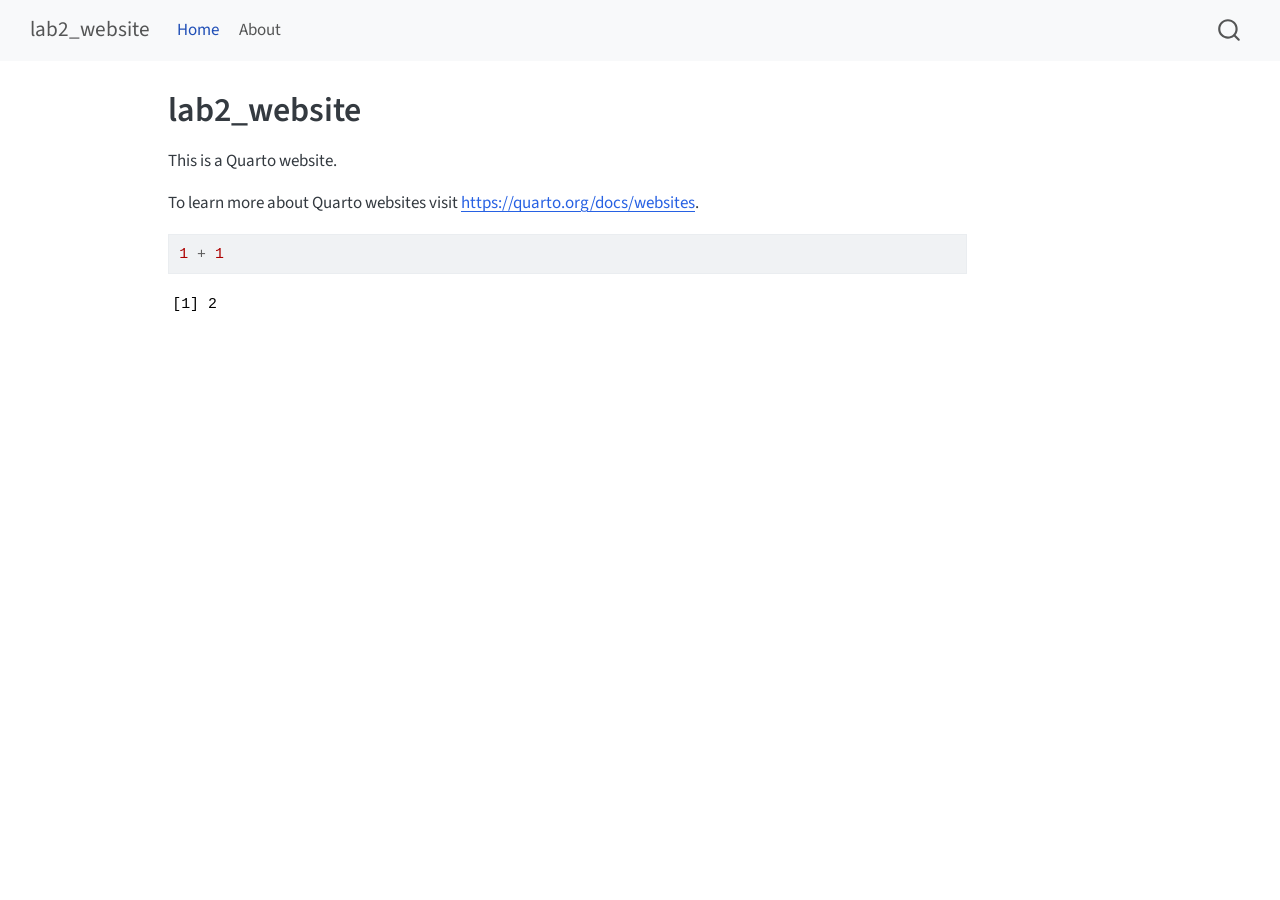
==== docs/index.html @ efe2eb3c "Initial commit" ====
<!DOCTYPE html>
<html xmlns="http://www.w3.org/1999/xhtml" lang="en" xml:lang="en"><head>

<meta charset="utf-8">
<meta name="generator" content="quarto-1.9.37">

<meta name="viewport" content="width=device-width, initial-scale=1.0, user-scalable=yes">


<title>lab2_website</title>
<style>
/* Default styles provided by pandoc.
** See https://pandoc.org/MANUAL.html#variables-for-html for config info.
*/
code{white-space: pre-wrap;}
span.smallcaps{font-variant: small-caps;}
div.columns{display: flex; gap: min(4vw, 1.5em);}
div.column{flex: auto; overflow-x: auto;}
div.hanging-indent{margin-left: 1.5em; text-indent: -1.5em;}
ul.task-list{list-style: none;}
ul.task-list li input[type="checkbox"] {
  width: 0.8em;
  margin: 0 0.8em 0.2em -1em; /* quarto-specific, see https://github.com/quarto-dev/quarto-cli/issues/4556 */ 
  vertical-align: middle;
}
/* CSS for syntax highlighting */
html { -webkit-text-size-adjust: 100%; }
pre > code.sourceCode { white-space: pre; position: relative; }
pre > code.sourceCode > span { display: inline-block; line-height: 1.25; }
pre > code.sourceCode > span:empty { height: 1.2em; }
.sourceCode { overflow: visible; }
code.sourceCode > span { color: inherit; text-decoration: inherit; }
div.sourceCode { margin: 1em 0; }
pre.sourceCode { margin: 0; }
@media screen {
div.sourceCode { overflow: auto; }
}
@media print {
pre > code.sourceCode { white-space: pre-wrap; }
pre > code.sourceCode > span { text-indent: -5em; padding-left: 5em; }
}
pre.numberSource code
  { counter-reset: source-line 0; }
pre.numberSource code > span
  { position: relative; left: -4em; counter-increment: source-line; }
pre.numberSource code > span > a:first-child::before
  { content: counter(source-line);
    position: relative; left: -1em; text-align: right; vertical-align: baseline;
    border: none; display: inline-block;
    -webkit-touch-callout: none; -webkit-user-select: none;
    -khtml-user-select: none; -moz-user-select: none;
    -ms-user-select: none; user-select: none;
    padding: 0 4px; width: 4em;
  }
pre.numberSource { margin-left: 3em;  padding-left: 4px; }
div.sourceCode
  {   }
@media screen {
pre > code.sourceCode > span > a:first-child::before { text-decoration: underline; }
}
</style>


<script src="site_libs/quarto-nav/quarto-nav.js"></script>
<script src="site_libs/quarto-nav/headroom.min.js"></script>
<script src="site_libs/clipboard/clipboard.min.js"></script>
<script src="site_libs/quarto-search/autocomplete.umd.js"></script>
<script src="site_libs/quarto-search/fuse.min.js"></script>
<script src="site_libs/quarto-search/quarto-search.js"></script>
<meta name="quarto:offset" content="./">
<script src="site_libs/quarto-html/quarto.js" type="module"></script>
<script src="site_libs/quarto-html/tabsets/tabsets.js" type="module"></script>
<script src="site_libs/quarto-html/popper.min.js"></script>
<script src="site_libs/quarto-html/tippy.umd.min.js"></script>
<script src="site_libs/quarto-html/anchor.min.js"></script>
<link href="site_libs/quarto-html/tippy.css" rel="stylesheet">
<link href="site_libs/quarto-html/quarto-syntax-highlighting-7f8f88aac4f3542376d5c11b86a4c14d.css" rel="stylesheet" id="quarto-text-highlighting-styles">
<script src="site_libs/bootstrap/bootstrap.min.js"></script>
<link href="site_libs/bootstrap/bootstrap-icons.css" rel="stylesheet">
<link href="site_libs/bootstrap/bootstrap-a0f9fd0d421825b736dc1bbcbcba2219.min.css" rel="stylesheet" append-hash="true" id="quarto-bootstrap" data-mode="light">
<script id="quarto-search-options" type="application/json">{
  "location": "navbar",
  "copy-button": false,
  "collapse-after": 3,
  "panel-placement": "end",
  "type": "overlay",
  "limit": 50,
  "keyboard-shortcut": [
    "f",
    "/",
    "s"
  ],
  "show-item-context": false,
  "language": {
    "search-no-results-text": "No results",
    "search-matching-documents-text": "matching documents",
    "search-copy-link-title": "Copy link to search",
    "search-hide-matches-text": "Hide additional matches",
    "search-more-match-text": "more match in this document",
    "search-more-matches-text": "more matches in this document",
    "search-clear-button-title": "Clear",
    "search-text-placeholder": "",
    "search-detached-cancel-button-title": "Cancel",
    "search-submit-button-title": "Submit",
    "search-label": "Search"
  }
}</script>


<link rel="stylesheet" href="styles.css">
</head>

<body class="nav-fixed quarto-light">

<div id="quarto-search-results"></div>
  <header id="quarto-header" class="headroom fixed-top">
    <nav class="navbar navbar-expand-lg " data-bs-theme="dark">
      <div class="navbar-container container-fluid">
      <div class="navbar-brand-container mx-auto">
    <a class="navbar-brand" href="./index.html">
    <span class="navbar-title">lab2_website</span>
    </a>
  </div>
            <div id="quarto-search" class="" title="Search"></div>
          <button class="navbar-toggler" type="button" data-bs-toggle="collapse" data-bs-target="#navbarCollapse" aria-controls="navbarCollapse" role="menu" aria-expanded="false" aria-label="Toggle navigation" onclick="if (window.quartoToggleHeadroom) { window.quartoToggleHeadroom(); }">
  <span class="navbar-toggler-icon"></span>
</button>
          <div class="collapse navbar-collapse" id="navbarCollapse">
            <ul class="navbar-nav navbar-nav-scroll me-auto">
  <li class="nav-item">
    <a class="nav-link active" href="./index.html" aria-current="page"> 
<span class="menu-text">Home</span></a>
  </li>  
  <li class="nav-item">
    <a class="nav-link" href="./about.html"> 
<span class="menu-text">About</span></a>
  </li>  
</ul>
          </div> <!-- /navcollapse -->
            <div class="quarto-navbar-tools">
</div>
      </div> <!-- /container-fluid -->
    </nav>
</header>
<!-- content -->
<div id="quarto-content" class="quarto-container page-columns page-rows-contents page-layout-article page-navbar">
<!-- sidebar -->
<!-- margin-sidebar -->
    <div id="quarto-margin-sidebar" class="sidebar margin-sidebar zindex-bottom">
        
    </div>
<!-- main -->
<main class="content" id="quarto-document-content">

<header id="title-block-header" class="quarto-title-block default">
<div class="quarto-title">
<h1 class="title">lab2_website</h1>
</div>



<div class="quarto-title-meta">

    
  
    
  </div>
  


</header>


<p>This is a Quarto website.</p>
<p>To learn more about Quarto websites visit <a href="https://quarto.org/docs/websites" class="uri">https://quarto.org/docs/websites</a>.</p>
<div class="cell">
<div class="code-copy-outer-scaffold"><div class="sourceCode cell-code" id="cb1"><pre class="sourceCode r code-with-copy"><code class="sourceCode r"><span id="cb1-1"><a href="#cb1-1" aria-hidden="true" tabindex="-1"></a><span class="dv">1</span> <span class="sc">+</span> <span class="dv">1</span></span></code></pre></div><button title="Copy to Clipboard" class="code-copy-button"><i class="bi"></i></button></div>
<div class="cell-output cell-output-stdout">
<pre><code>[1] 2</code></pre>
</div>
</div>



</main> <!-- /main -->
<script id="quarto-html-after-body" type="application/javascript">
  window.document.addEventListener("DOMContentLoaded", function (event) {
    const icon = "";
    const anchorJS = new window.AnchorJS();
    anchorJS.options = {
      placement: 'right',
      icon: icon
    };
    anchorJS.add('.anchored');
    const isCodeAnnotation = (el) => {
      for (const clz of el.classList) {
        if (clz.startsWith('code-annotation-')) {                     
          return true;
        }
      }
      return false;
    }
    const onCopySuccess = function(e) {
      // button target
      const button = e.trigger;
      // don't keep focus
      button.blur();
      // flash "checked"
      button.classList.add('code-copy-button-checked');
      var currentTitle = button.getAttribute("title");
      button.setAttribute("title", "Copied!");
      let tooltip;
      if (window.bootstrap) {
        button.setAttribute("data-bs-toggle", "tooltip");
        button.setAttribute("data-bs-placement", "left");
        button.setAttribute("data-bs-title", "Copied!");
        tooltip = new bootstrap.Tooltip(button, 
          { trigger: "manual", 
            customClass: "code-copy-button-tooltip",
            offset: [0, -8]});
        tooltip.show();    
      }
      setTimeout(function() {
        if (tooltip) {
          tooltip.hide();
          button.removeAttribute("data-bs-title");
          button.removeAttribute("data-bs-toggle");
          button.removeAttribute("data-bs-placement");
        }
        button.setAttribute("title", currentTitle);
        button.classList.remove('code-copy-button-checked');
      }, 1000);
      // clear code selection
      e.clearSelection();
    }
    const getTextToCopy = function(trigger) {
      const outerScaffold = trigger.parentElement.cloneNode(true);
      const codeEl = outerScaffold.querySelector('code');
      for (const childEl of codeEl.children) {
        if (isCodeAnnotation(childEl)) {
          childEl.remove();
        }
      }
      return codeEl.innerText;
    }
    const clipboard = new window.ClipboardJS('.code-copy-button:not([data-in-quarto-modal])', {
      text: getTextToCopy
    });
    clipboard.on('success', onCopySuccess);
    if (window.document.getElementById('quarto-embedded-source-code-modal')) {
      const clipboardModal = new window.ClipboardJS('.code-copy-button[data-in-quarto-modal]', {
        text: getTextToCopy,
        container: window.document.getElementById('quarto-embedded-source-code-modal')
      });
      clipboardModal.on('success', onCopySuccess);
    }
      var localhostRegex = new RegExp(/^(?:http|https):\/\/localhost\:?[0-9]*\//);
      var mailtoRegex = new RegExp(/^mailto:/);
        var filterRegex = new RegExp('/' + window.location.host + '/');
      var isInternal = (href) => {
          return filterRegex.test(href) || localhostRegex.test(href) || mailtoRegex.test(href);
      }
      // Inspect non-navigation links and adorn them if external
     var links = window.document.querySelectorAll('a[href]:not(.nav-link):not(.navbar-brand):not(.toc-action):not(.sidebar-link):not(.sidebar-item-toggle):not(.pagination-link):not(.no-external):not([aria-hidden]):not(.dropdown-item):not(.quarto-navigation-tool):not(.about-link)');
      for (var i=0; i<links.length; i++) {
        const link = links[i];
        if (!isInternal(link.href)) {
          // undo the damage that might have been done by quarto-nav.js in the case of
          // links that we want to consider external
          if (link.dataset.originalHref !== undefined) {
            link.href = link.dataset.originalHref;
          }
        }
      }
    function tippyHover(el, contentFn, onTriggerFn, onUntriggerFn) {
      const config = {
        allowHTML: true,
        maxWidth: 500,
        delay: 100,
        arrow: false,
        appendTo: function(el) {
            return el.parentElement;
        },
        interactive: true,
        interactiveBorder: 10,
        theme: 'quarto',
        placement: 'bottom-start',
      };
      if (contentFn) {
        config.content = contentFn;
      }
      if (onTriggerFn) {
        config.onTrigger = onTriggerFn;
      }
      if (onUntriggerFn) {
        config.onUntrigger = onUntriggerFn;
      }
      window.tippy(el, config); 
    }
    const noterefs = window.document.querySelectorAll('a[role="doc-noteref"]');
    for (var i=0; i<noterefs.length; i++) {
      const ref = noterefs[i];
      tippyHover(ref, function() {
        // use id or data attribute instead here
        let href = ref.getAttribute('data-footnote-href') || ref.getAttribute('href');
        try { href = new URL(href).hash; } catch {}
        const id = href.replace(/^#\/?/, "");
        const note = window.document.getElementById(id);
        if (note) {
          return note.innerHTML;
        } else {
          return "";
        }
      });
    }
    const xrefs = window.document.querySelectorAll('a.quarto-xref');
    const processXRef = (id, note) => {
      // Strip column container classes
      const stripColumnClz = (el) => {
        el.classList.remove("page-full", "page-columns");
        if (el.children) {
          for (const child of el.children) {
            stripColumnClz(child);
          }
        }
      }
      stripColumnClz(note)
      if (id === null || id.startsWith('sec-')) {
        // Special case sections, only their first couple elements
        const container = document.createElement("div");
        if (note.children && note.children.length > 2) {
          container.appendChild(note.children[0].cloneNode(true));
          for (let i = 1; i < note.children.length; i++) {
            const child = note.children[i];
            if (child.tagName === "P" && child.innerText === "") {
              continue;
            } else {
              container.appendChild(child.cloneNode(true));
              break;
            }
          }
          if (window.Quarto?.typesetMath) {
            window.Quarto.typesetMath(container);
          }
          return container.innerHTML
        } else {
          if (window.Quarto?.typesetMath) {
            window.Quarto.typesetMath(note);
          }
          return note.innerHTML;
        }
      } else {
        // Remove any anchor links if they are present
        const anchorLink = note.querySelector('a.anchorjs-link');
        if (anchorLink) {
          anchorLink.remove();
        }
        if (window.Quarto?.typesetMath) {
          window.Quarto.typesetMath(note);
        }
        if (note.classList.contains("callout")) {
          return note.outerHTML;
        } else {
          return note.innerHTML;
        }
      }
    }
    for (var i=0; i<xrefs.length; i++) {
      const xref = xrefs[i];
      tippyHover(xref, undefined, function(instance) {
        instance.disable();
        let url = xref.getAttribute('href');
        let hash = undefined; 
        if (url.startsWith('#')) {
          hash = url;
        } else {
          try { hash = new URL(url).hash; } catch {}
        }
        if (hash) {
          const id = hash.replace(/^#\/?/, "");
          const note = window.document.getElementById(id);
          if (note !== null) {
            try {
              const html = processXRef(id, note.cloneNode(true));
              instance.setContent(html);
            } finally {
              instance.enable();
              instance.show();
            }
          } else {
            // See if we can fetch this
            fetch(url.split('#')[0])
            .then(res => res.text())
            .then(html => {
              const parser = new DOMParser();
              const htmlDoc = parser.parseFromString(html, "text/html");
              const note = htmlDoc.getElementById(id);
              if (note !== null) {
                const html = processXRef(id, note);
                instance.setContent(html);
              } 
            }).finally(() => {
              instance.enable();
              instance.show();
            });
          }
        } else {
          // See if we can fetch a full url (with no hash to target)
          // This is a special case and we should probably do some content thinning / targeting
          fetch(url)
          .then(res => res.text())
          .then(html => {
            const parser = new DOMParser();
            const htmlDoc = parser.parseFromString(html, "text/html");
            const note = htmlDoc.querySelector('main.content');
            if (note !== null) {
              // This should only happen for chapter cross references
              // (since there is no id in the URL)
              // remove the first header
              if (note.children.length > 0 && note.children[0].tagName === "HEADER") {
                note.children[0].remove();
              }
              const html = processXRef(null, note);
              instance.setContent(html);
            } 
          }).finally(() => {
            instance.enable();
            instance.show();
          });
        }
      }, function(instance) {
      });
    }
        let selectedAnnoteEl;
        const selectorForAnnotation = ( cell, annotation) => {
          let cellAttr = 'data-code-cell="' + cell + '"';
          let lineAttr = 'data-code-annotation="' +  annotation + '"';
          const selector = 'span[' + cellAttr + '][' + lineAttr + ']';
          return selector;
        }
        const selectCodeLines = (annoteEl) => {
          const doc = window.document;
          const targetCell = annoteEl.getAttribute("data-target-cell");
          const targetAnnotation = annoteEl.getAttribute("data-target-annotation");
          const annoteSpan = window.document.querySelector(selectorForAnnotation(targetCell, targetAnnotation));
          const lines = annoteSpan.getAttribute("data-code-lines").split(",");
          const lineIds = lines.map((line) => {
            return targetCell + "-" + line;
          })
          let top = null;
          let height = null;
          let parent = null;
          if (lineIds.length > 0) {
              //compute the position of the single el (top and bottom and make a div)
              const el = window.document.getElementById(lineIds[0]);
              top = el.offsetTop;
              height = el.offsetHeight;
              parent = el.parentElement.parentElement;
            if (lineIds.length > 1) {
              const lastEl = window.document.getElementById(lineIds[lineIds.length - 1]);
              const bottom = lastEl.offsetTop + lastEl.offsetHeight;
              height = bottom - top;
            }
            if (top !== null && height !== null && parent !== null) {
              // cook up a div (if necessary) and position it 
              let div = window.document.getElementById("code-annotation-line-highlight");
              if (div === null) {
                div = window.document.createElement("div");
                div.setAttribute("id", "code-annotation-line-highlight");
                div.style.position = 'absolute';
                parent.appendChild(div);
              }
              div.style.top = top - 2 + "px";
              div.style.height = height + 4 + "px";
              div.style.left = 0;
              let gutterDiv = window.document.getElementById("code-annotation-line-highlight-gutter");
              if (gutterDiv === null) {
                gutterDiv = window.document.createElement("div");
                gutterDiv.setAttribute("id", "code-annotation-line-highlight-gutter");
                gutterDiv.style.position = 'absolute';
                const codeCell = window.document.getElementById(targetCell);
                const gutter = codeCell.querySelector('.code-annotation-gutter');
                gutter.appendChild(gutterDiv);
              }
              gutterDiv.style.top = top - 2 + "px";
              gutterDiv.style.height = height + 4 + "px";
            }
            selectedAnnoteEl = annoteEl;
          }
        };
        const unselectCodeLines = () => {
          const elementsIds = ["code-annotation-line-highlight", "code-annotation-line-highlight-gutter"];
          elementsIds.forEach((elId) => {
            const div = window.document.getElementById(elId);
            if (div) {
              div.remove();
            }
          });
          selectedAnnoteEl = undefined;
        };
          // Handle positioning of the toggle
      window.addEventListener(
        "resize",
        throttle(() => {
          elRect = undefined;
          if (selectedAnnoteEl) {
            selectCodeLines(selectedAnnoteEl);
          }
        }, 10)
      );
      function throttle(fn, ms) {
      let throttle = false;
      let timer;
        return (...args) => {
          if(!throttle) { // first call gets through
              fn.apply(this, args);
              throttle = true;
          } else { // all the others get throttled
              if(timer) clearTimeout(timer); // cancel #2
              timer = setTimeout(() => {
                fn.apply(this, args);
                timer = throttle = false;
              }, ms);
          }
        };
      }
        // Attach click handler to the DT
        const annoteDls = window.document.querySelectorAll('dt[data-target-cell]');
        for (const annoteDlNode of annoteDls) {
          annoteDlNode.addEventListener('click', (event) => {
            const clickedEl = event.target;
            if (clickedEl !== selectedAnnoteEl) {
              unselectCodeLines();
              const activeEl = window.document.querySelector('dt[data-target-cell].code-annotation-active');
              if (activeEl) {
                activeEl.classList.remove('code-annotation-active');
              }
              selectCodeLines(clickedEl);
              clickedEl.classList.add('code-annotation-active');
            } else {
              // Unselect the line
              unselectCodeLines();
              clickedEl.classList.remove('code-annotation-active');
            }
          });
        }
    const findCites = (el) => {
      const parentEl = el.parentElement;
      if (parentEl) {
        const cites = parentEl.dataset.cites;
        if (cites) {
          return {
            el,
            cites: cites.split(' ')
          };
        } else {
          return findCites(el.parentElement)
        }
      } else {
        return undefined;
      }
    };
    var bibliorefs = window.document.querySelectorAll('a[role="doc-biblioref"]');
    for (var i=0; i<bibliorefs.length; i++) {
      const ref = bibliorefs[i];
      const citeInfo = findCites(ref);
      if (citeInfo) {
        tippyHover(citeInfo.el, function() {
          var popup = window.document.createElement('div');
          citeInfo.cites.forEach(function(cite) {
            var citeDiv = window.document.createElement('div');
            citeDiv.classList.add('hanging-indent');
            citeDiv.classList.add('csl-entry');
            var biblioDiv = window.document.getElementById('ref-' + cite);
            if (biblioDiv) {
              citeDiv.innerHTML = biblioDiv.innerHTML;
            }
            popup.appendChild(citeDiv);
          });
          return popup.innerHTML;
        });
      }
    }
  });
  </script>
</div> <!-- /content -->




</body></html>
---- docs/site_libs/quarto-html/tippy.css ----
.tippy-box[data-animation=fade][data-state=hidden]{opacity:0}[data-tippy-root]{max-width:calc(100vw - 10px)}.tippy-box{position:relative;background-color:#333;color:#fff;border-radius:4px;font-size:14px;line-height:1.4;white-space:normal;outline:0;transition-property:transform,visibility,opacity}.tippy-box[data-placement^=top]>.tippy-arrow{bottom:0}.tippy-box[data-placement^=top]>.tippy-arrow:before{bottom:-7px;left:0;border-width:8px 8px 0;border-top-color:initial;transform-origin:center top}.tippy-box[data-placement^=bottom]>.tippy-arrow{top:0}.tippy-box[data-placement^=bottom]>.tippy-arrow:before{top:-7px;left:0;border-width:0 8px 8px;border-bottom-color:initial;transform-origin:center bottom}.tippy-box[data-placement^=left]>.tippy-arrow{right:0}.tippy-box[data-placement^=left]>.tippy-arrow:before{border-width:8px 0 8px 8px;border-left-color:initial;right:-7px;transform-origin:center left}.tippy-box[data-placement^=right]>.tippy-arrow{left:0}.tippy-box[data-placement^=right]>.tippy-arrow:before{left:-7px;border-width:8px 8px 8px 0;border-right-color:initial;transform-origin:center right}.tippy-box[data-inertia][data-state=visible]{transition-timing-function:cubic-bezier(.54,1.5,.38,1.11)}.tippy-arrow{width:16px;height:16px;color:#333}.tippy-arrow:before{content:"";position:absolute;border-color:transparent;border-style:solid}.tippy-content{position:relative;padding:5px 9px;z-index:1}
---- docs/site_libs/quarto-html/quarto-syntax-highlighting-7f8f88aac4f3542376d5c11b86a4c14d.css ----
/* quarto syntax highlight colors */
:root {
  --quarto-hl-ot-color: #003B4F;
  --quarto-hl-at-color: #657422;
  --quarto-hl-ss-color: #20794D;
  --quarto-hl-an-color: #5E5E5E;
  --quarto-hl-fu-color: #4758AB;
  --quarto-hl-st-color: #20794D;
  --quarto-hl-cf-color: #003B4F;
  --quarto-hl-op-color: #5E5E5E;
  --quarto-hl-er-color: #AD0000;
  --quarto-hl-bn-color: #AD0000;
  --quarto-hl-al-color: #AD0000;
  --quarto-hl-va-color: #111111;
  --quarto-hl-bu-color: inherit;
  --quarto-hl-ex-color: inherit;
  --quarto-hl-pp-color: #AD0000;
  --quarto-hl-in-color: #5E5E5E;
  --quarto-hl-vs-color: #20794D;
  --quarto-hl-wa-color: #5E5E5E;
  --quarto-hl-do-color: #5E5E5E;
  --quarto-hl-im-color: #00769E;
  --quarto-hl-ch-color: #20794D;
  --quarto-hl-dt-color: #AD0000;
  --quarto-hl-fl-color: #AD0000;
  --quarto-hl-co-color: #5E5E5E;
  --quarto-hl-cv-color: #5E5E5E;
  --quarto-hl-cn-color: #8f5902;
  --quarto-hl-sc-color: #5E5E5E;
  --quarto-hl-dv-color: #AD0000;
  --quarto-hl-kw-color: #003B4F;
}

/* other quarto variables */
:root {
  --quarto-font-monospace: SFMono-Regular, Menlo, Monaco, Consolas, "Liberation Mono", "Courier New", monospace;
}

/* syntax highlight based on Pandoc's rules */
pre > code.sourceCode > span {
  color: #003B4F;
}

code.sourceCode > span {
  color: #003B4F;
}

div.sourceCode,
div.sourceCode pre.sourceCode {
  color: #003B4F;
}

/* Normal */
code span {
  color: #003B4F;
}

/* Alert */
code span.al {
  color: #AD0000;
  font-style: inherit;
}

/* Annotation */
code span.an {
  color: #5E5E5E;
  font-style: inherit;
}

/* Attribute */
code span.at {
  color: #657422;
  font-style: inherit;
}

/* BaseN */
code span.bn {
  color: #AD0000;
  font-style: inherit;
}

/* BuiltIn */
code span.bu {
  font-style: inherit;
}

/* ControlFlow */
code span.cf {
  color: #003B4F;
  font-weight: bold;
  font-style: inherit;
}

/* Char */
code span.ch {
  color: #20794D;
  font-style: inherit;
}

/* Constant */
code span.cn {
  color: #8f5902;
  font-style: inherit;
}

/* Comment */
code span.co {
  color: #5E5E5E;
  font-style: inherit;
}

/* CommentVar */
code span.cv {
  color: #5E5E5E;
  font-style: italic;
}

/* Documentation */
code span.do {
  color: #5E5E5E;
  font-style: italic;
}

/* DataType */
code span.dt {
  color: #AD0000;
  font-style: inherit;
}

/* DecVal */
code span.dv {
  color: #AD0000;
  font-style: inherit;
}

/* Error */
code span.er {
  color: #AD0000;
  font-style: inherit;
}

/* Extension */
code span.ex {
  font-style: inherit;
}

/* Float */
code span.fl {
  color: #AD0000;
  font-style: inherit;
}

/* Function */
code span.fu {
  color: #4758AB;
  font-style: inherit;
}

/* Import */
code span.im {
  color: #00769E;
  font-style: inherit;
}

/* Information */
code span.in {
  color: #5E5E5E;
  font-style: inherit;
}

/* Keyword */
code span.kw {
  color: #003B4F;
  font-weight: bold;
  font-style: inherit;
}

/* Operator */
code span.op {
  color: #5E5E5E;
  font-style: inherit;
}

/* Other */
code span.ot {
  color: #003B4F;
  font-style: inherit;
}

/* Preprocessor */
code span.pp {
  color: #AD0000;
  font-style: inherit;
}

/* SpecialChar */
code span.sc {
  color: #5E5E5E;
  font-style: inherit;
}

/* SpecialString */
code span.ss {
  color: #20794D;
  font-style: inherit;
}

/* String */
code span.st {
  color: #20794D;
  font-style: inherit;
}

/* Variable */
code span.va {
  color: #111111;
  font-style: inherit;
}

/* VerbatimString */
code span.vs {
  color: #20794D;
  font-style: inherit;
}

/* Warning */
code span.wa {
  color: #5E5E5E;
  font-style: italic;
}

.prevent-inlining {
  content: "</";
}

/*# sourceMappingURL=789ad8cd35626ba772517505b42a116e.css.map */
---- docs/styles.css ----
/* css styles */
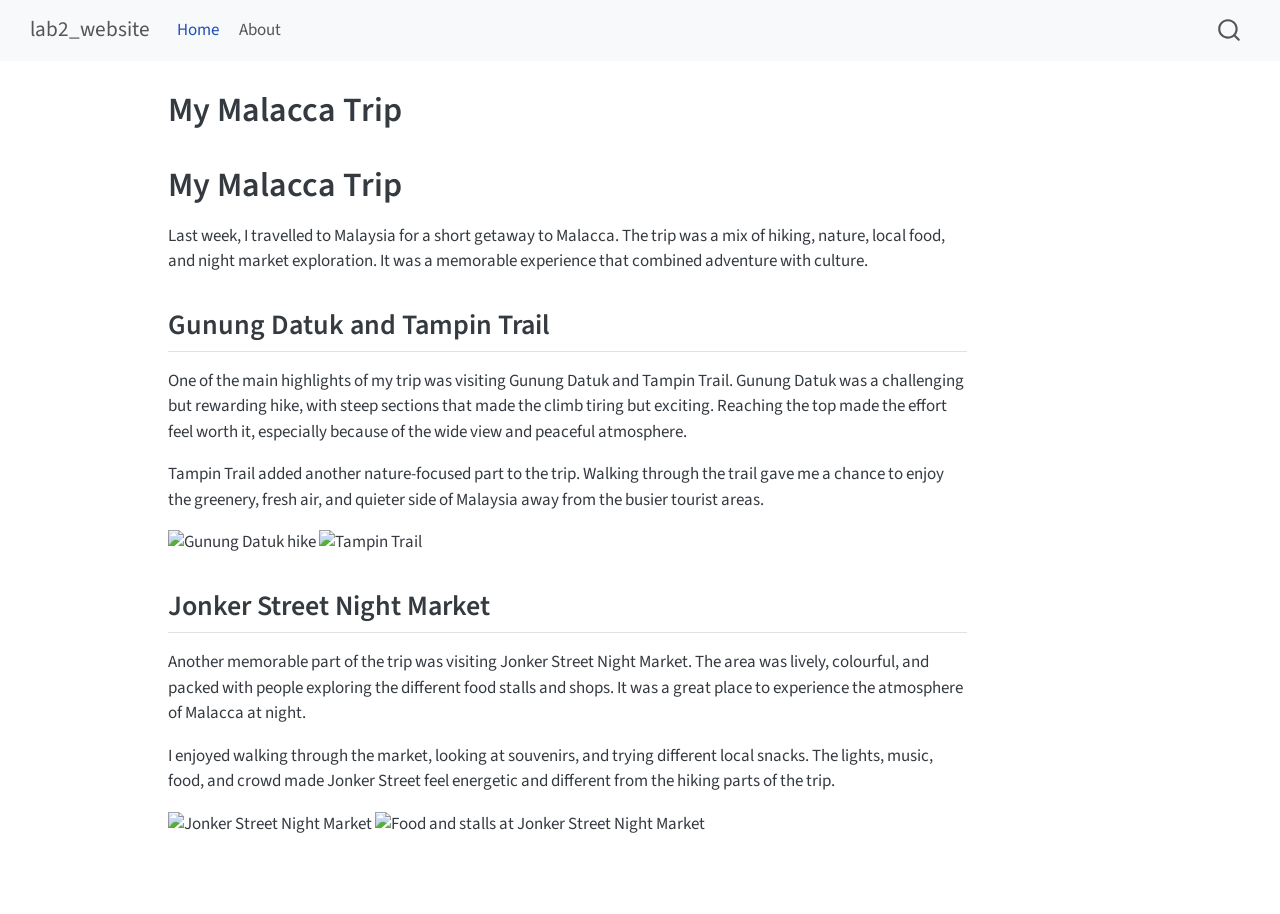
==== commit 5ef15292: "Update index.html" ====
--- a/docs/index.html
+++ b/docs/index.html
@@ -7,7 +7,7 @@
 <meta name="viewport" content="width=device-width, initial-scale=1.0, user-scalable=yes">
 
 
-<title>lab2_website</title>
+<title>Neo Wei Kang</title>
 <style>
 /* Default styles provided by pandoc.
 ** See https://pandoc.org/MANUAL.html#variables-for-html for config info.
@@ -153,36 +153,71 @@
 <main class="content" id="quarto-document-content">
 
 <header id="title-block-header" class="quarto-title-block default">
-<div class="quarto-title">
-<h1 class="title">lab2_website</h1>
-</div>
-
-
-
-<div class="quarto-title-meta">
-
-    
-  
-    
+  <div class="quarto-title">
+    <h1 class="title">My Malacca Trip</h1>
   </div>
-  
-
-
 </header>
 
-
-<p>This is a Quarto website.</p>
-<p>To learn more about Quarto websites visit <a href="https://quarto.org/docs/websites" class="uri">https://quarto.org/docs/websites</a>.</p>
-<div class="cell">
-<div class="code-copy-outer-scaffold"><div class="sourceCode cell-code" id="cb1"><pre class="sourceCode r code-with-copy"><code class="sourceCode r"><span id="cb1-1"><a href="#cb1-1" aria-hidden="true" tabindex="-1"></a><span class="dv">1</span> <span class="sc">+</span> <span class="dv">1</span></span></code></pre></div><button title="Copy to Clipboard" class="code-copy-button"><i class="bi"></i></button></div>
-<div class="cell-output cell-output-stdout">
-<pre><code>[1] 2</code></pre>
-</div>
-</div>
-
-
-
-</main> <!-- /main -->
+<section class="hero">
+  <h1>My Malacca Trip</h1>
+  <p>
+    Last week, I travelled to Malaysia for a short getaway to Malacca.
+    The trip was a mix of hiking, nature, local food, and night market exploration.
+    It was a memorable experience that combined adventure with culture.
+  </p>
+</section>
+
+<section class="trip-section">
+  <h2>Gunung Datuk and Tampin Trail</h2>
+
+  <p>
+    One of the main highlights of my trip was visiting Gunung Datuk and Tampin Trail.
+    Gunung Datuk was a challenging but rewarding hike, with steep sections that made
+    the climb tiring but exciting. Reaching the top made the effort feel worth it,
+    especially because of the wide view and peaceful atmosphere.
+  </p>
+
+  <p>
+    Tampin Trail added another nature-focused part to the trip. Walking through the
+    trail gave me a chance to enjoy the greenery, fresh air, and quieter side of
+    Malaysia away from the busier tourist areas.
+  </p>
+
+  <div class="image-grid">
+    <!-- Replace this filename with your actual Gunung Datuk image file -->
+    <img src="gunung-datuk-1.jpg" alt="Gunung Datuk hike">
+
+    <!-- Replace this filename with your actual Tampin Trail image file -->
+    <img src="tampin-trail-1.jpg" alt="Tampin Trail">
+  </div>
+</section>
+
+<section class="trip-section">
+  <h2>Jonker Street Night Market</h2>
+
+  <p>
+    Another memorable part of the trip was visiting Jonker Street Night Market.
+    The area was lively, colourful, and packed with people exploring the different
+    food stalls and shops. It was a great place to experience the atmosphere of
+    Malacca at night.
+  </p>
+
+  <p>
+    I enjoyed walking through the market, looking at souvenirs, and trying different
+    local snacks. The lights, music, food, and crowd made Jonker Street feel energetic
+    and different from the hiking parts of the trip.
+  </p>
+
+  <div class="image-grid">
+    <!-- Replace this filename with your actual Jonker Street image file -->
+    <img src="jonker-street-1.jpg" alt="Jonker Street Night Market">
+
+    <!-- Replace this filename with your second Jonker Street image file -->
+    <img src="jonker-street-2.jpg" alt="Food and stalls at Jonker Street Night Market">
+  </div>
+</section>
+
+</main>
 <script id="quarto-html-after-body" type="application/javascript">
   window.document.addEventListener("DOMContentLoaded", function (event) {
     const icon = "";
@@ -588,4 +623,4 @@
 
 
 
-</body></html>+</body></html>
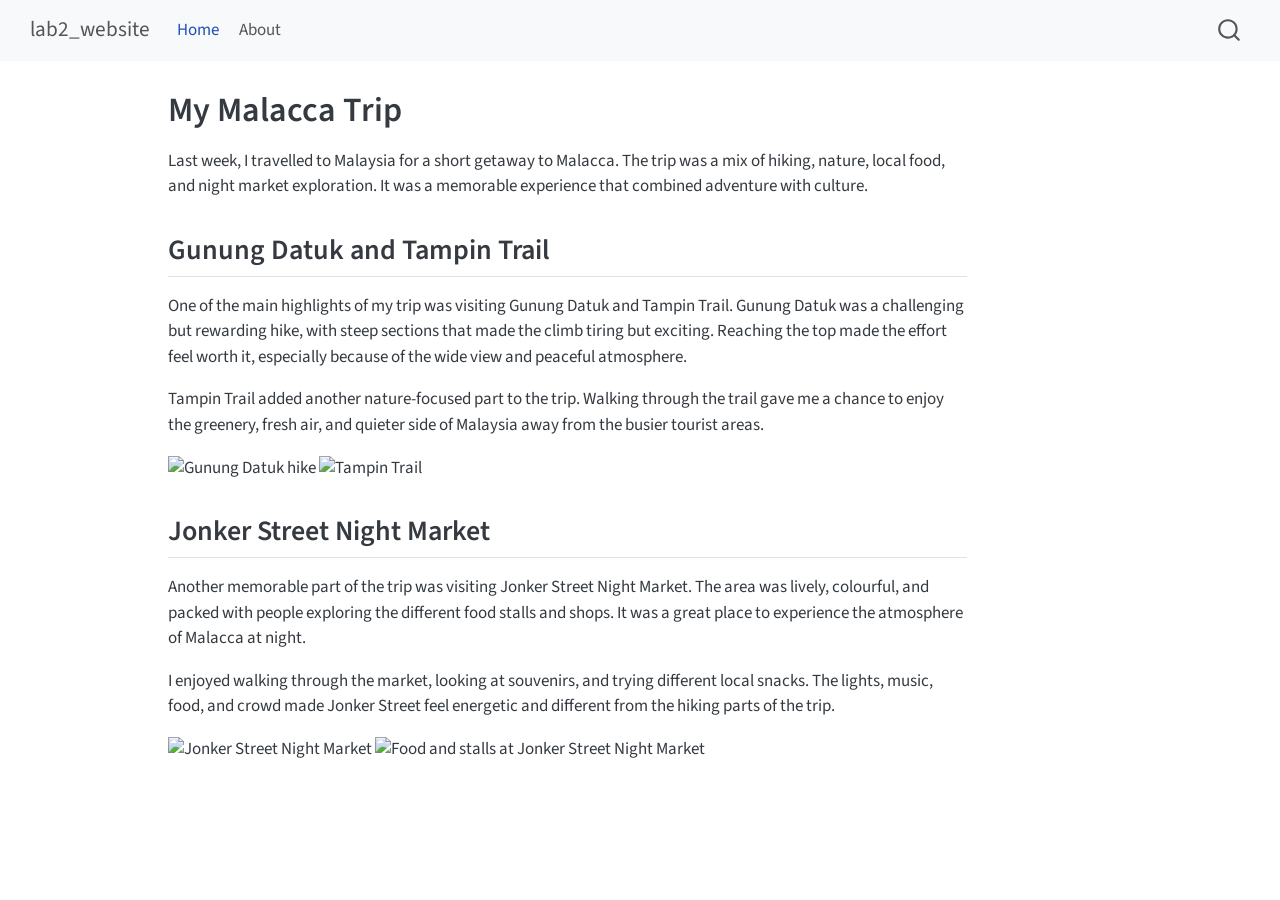
==== commit 333bc054: "Update index.html" ====
--- a/docs/index.html
+++ b/docs/index.html
@@ -159,7 +159,6 @@
 </header>
 
 <section class="hero">
-  <h1>My Malacca Trip</h1>
   <p>
     Last week, I travelled to Malaysia for a short getaway to Malacca.
     The trip was a mix of hiking, nature, local food, and night market exploration.
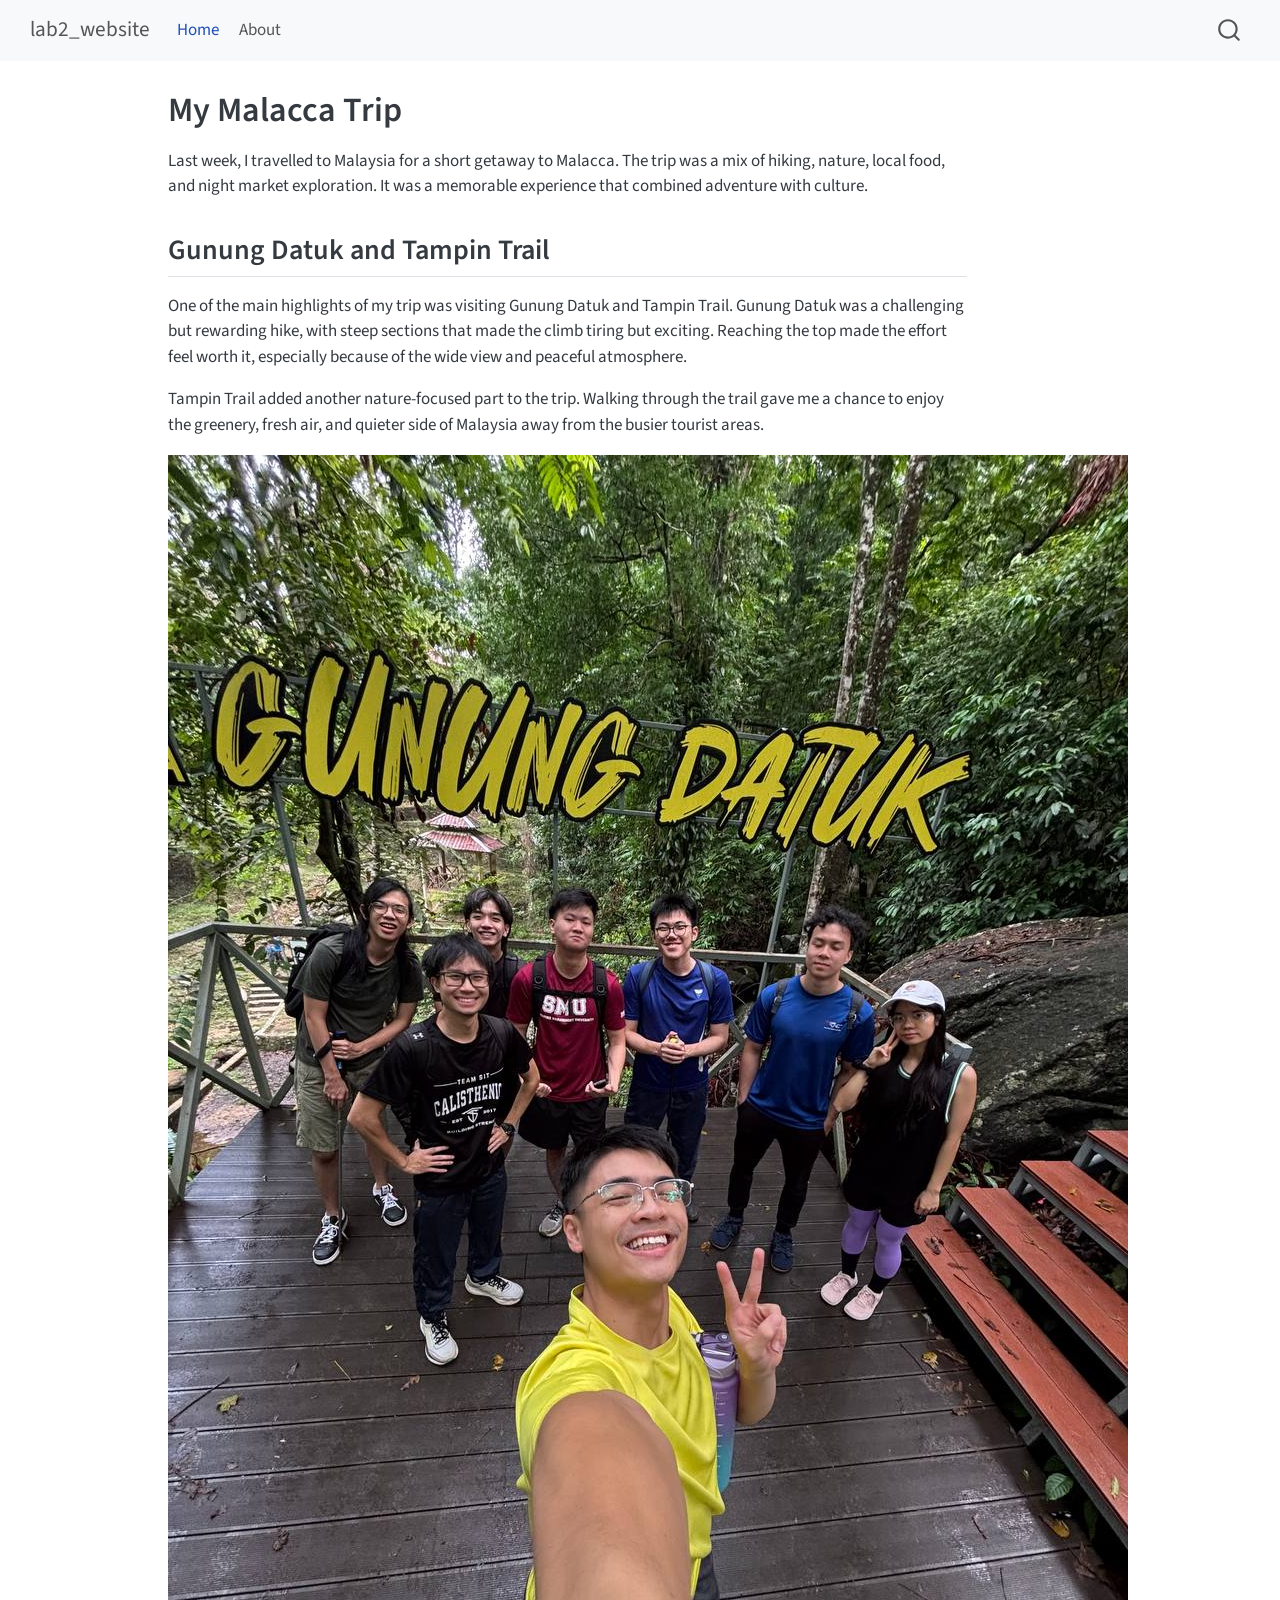
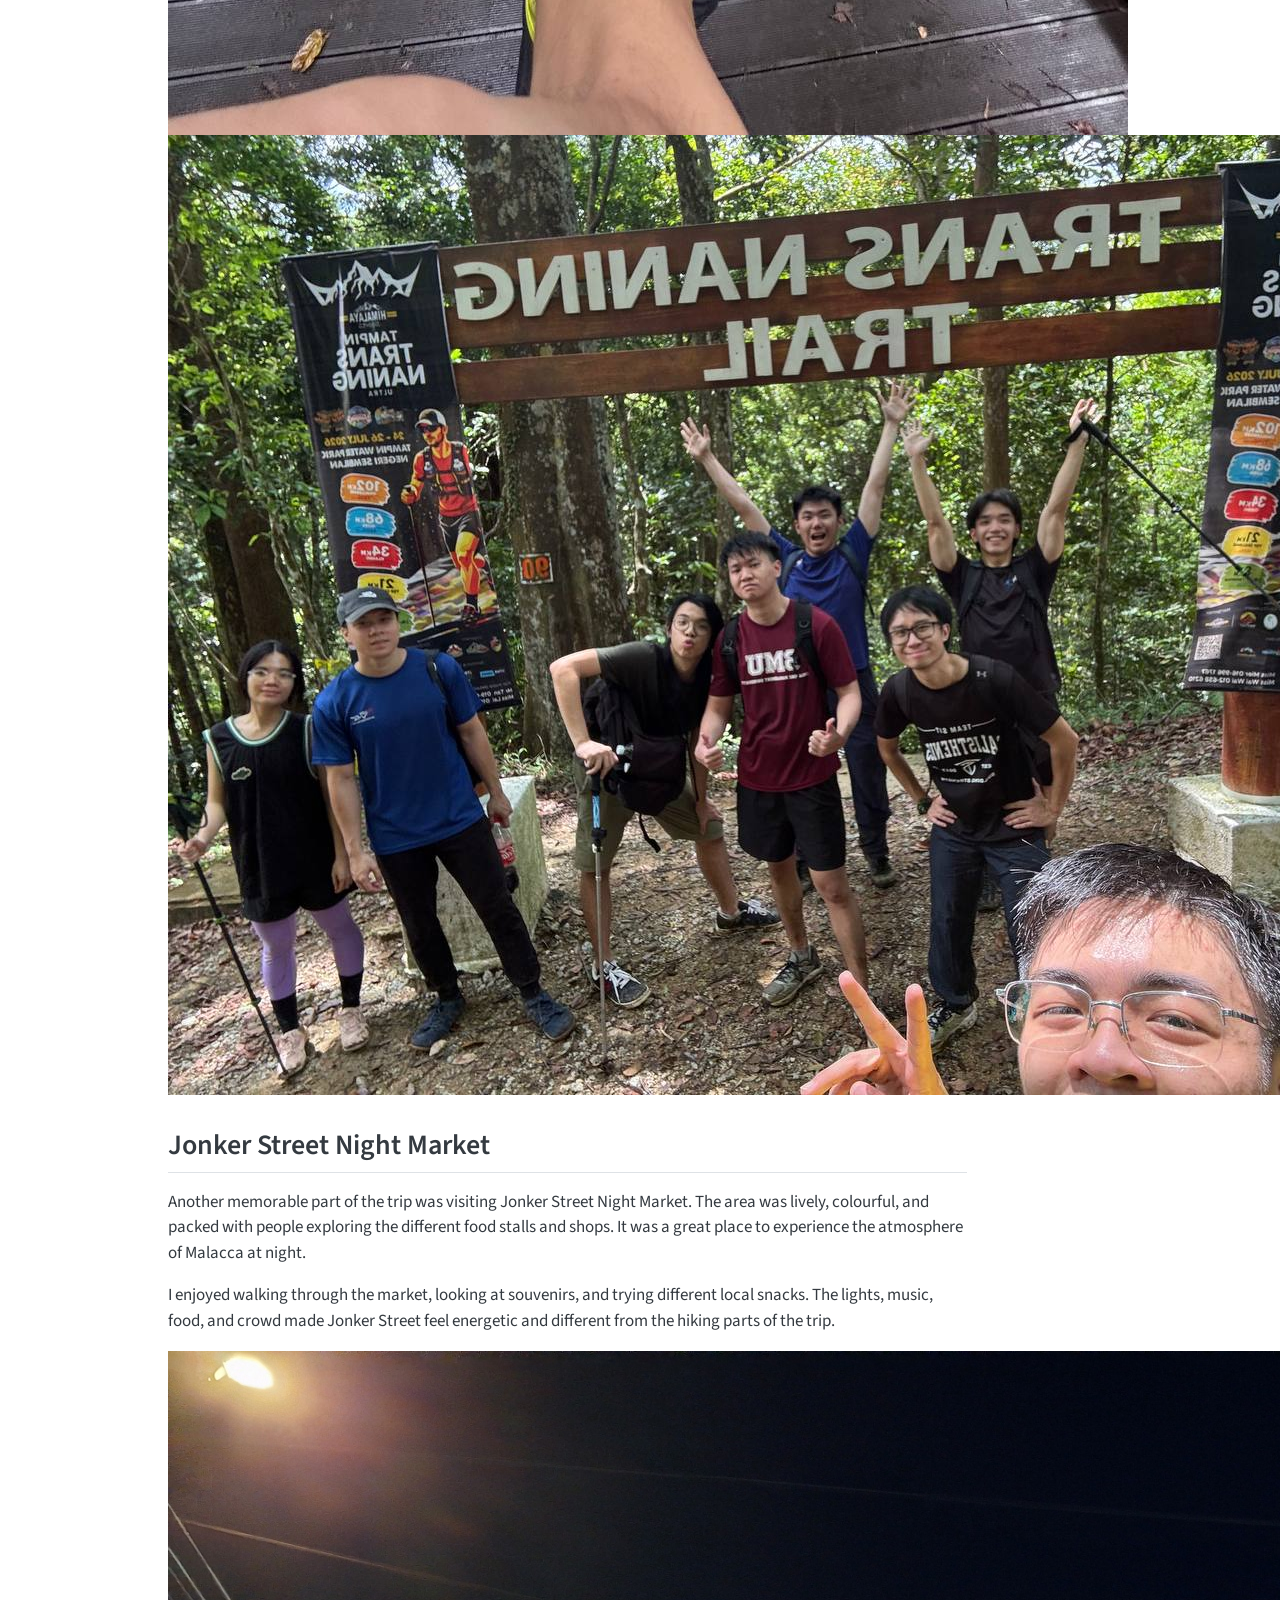
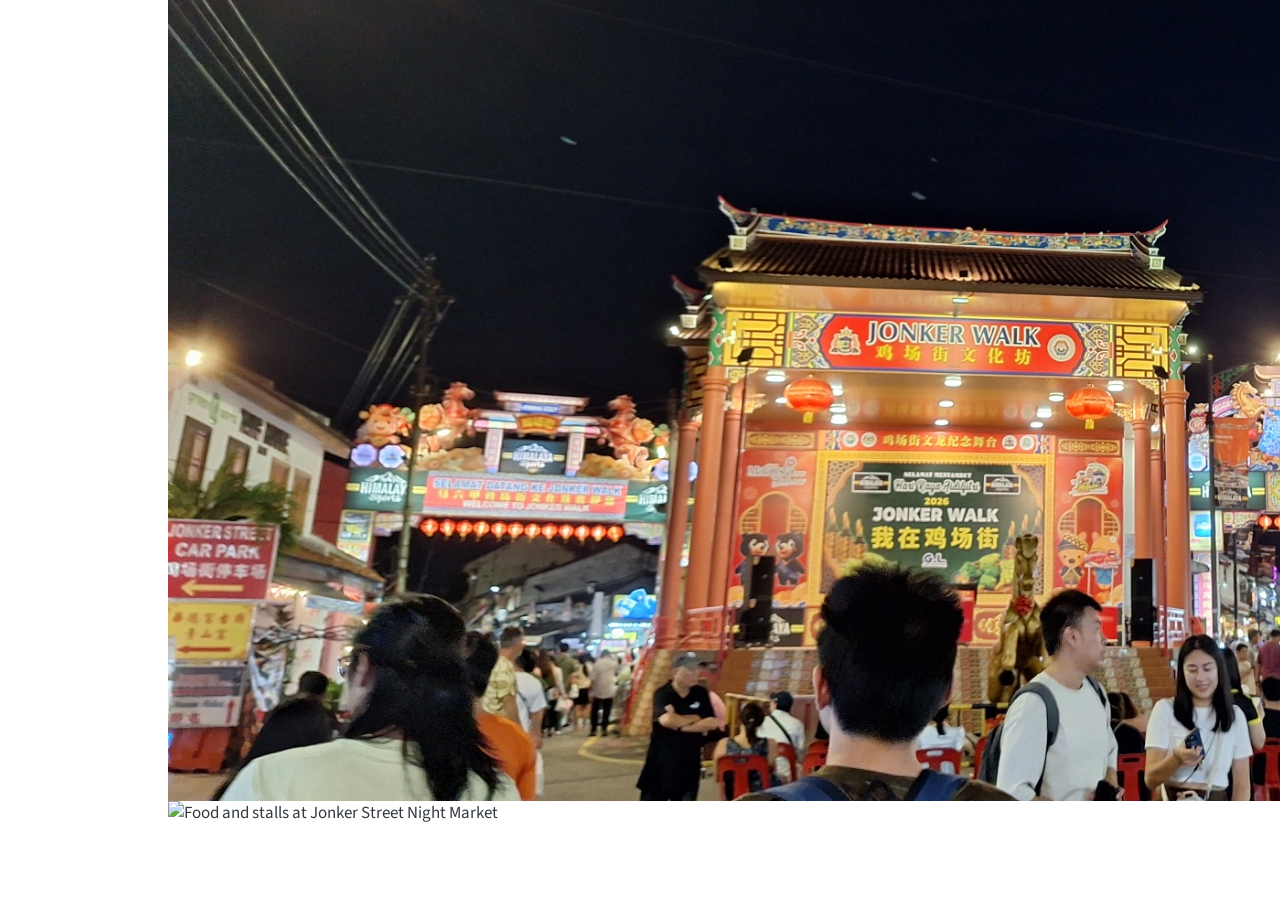
==== commit f4692056: "Update index.html" ====
--- a/docs/index.html
+++ b/docs/index.html
@@ -183,11 +183,9 @@
   </p>
 
   <div class="image-grid">
-    <!-- Replace this filename with your actual Gunung Datuk image file -->
-    <img src="gunung-datuk-1.jpg" alt="Gunung Datuk hike">
-
-    <!-- Replace this filename with your actual Tampin Trail image file -->
-    <img src="tampin-trail-1.jpg" alt="Tampin Trail">
+    <img src="datuk.jpg" alt="Gunung Datuk hike">
+
+    <img src="tampin.jpg" alt="Tampin Trail">
   </div>
 </section>
 
@@ -208,10 +206,8 @@
   </p>
 
   <div class="image-grid">
-    <!-- Replace this filename with your actual Jonker Street image file -->
-    <img src="jonker-street-1.jpg" alt="Jonker Street Night Market">
-
-    <!-- Replace this filename with your second Jonker Street image file -->
+    <img src="jonker1.jpg" alt="Jonker Street Night Market">
+
     <img src="jonker-street-2.jpg" alt="Food and stalls at Jonker Street Night Market">
   </div>
 </section>
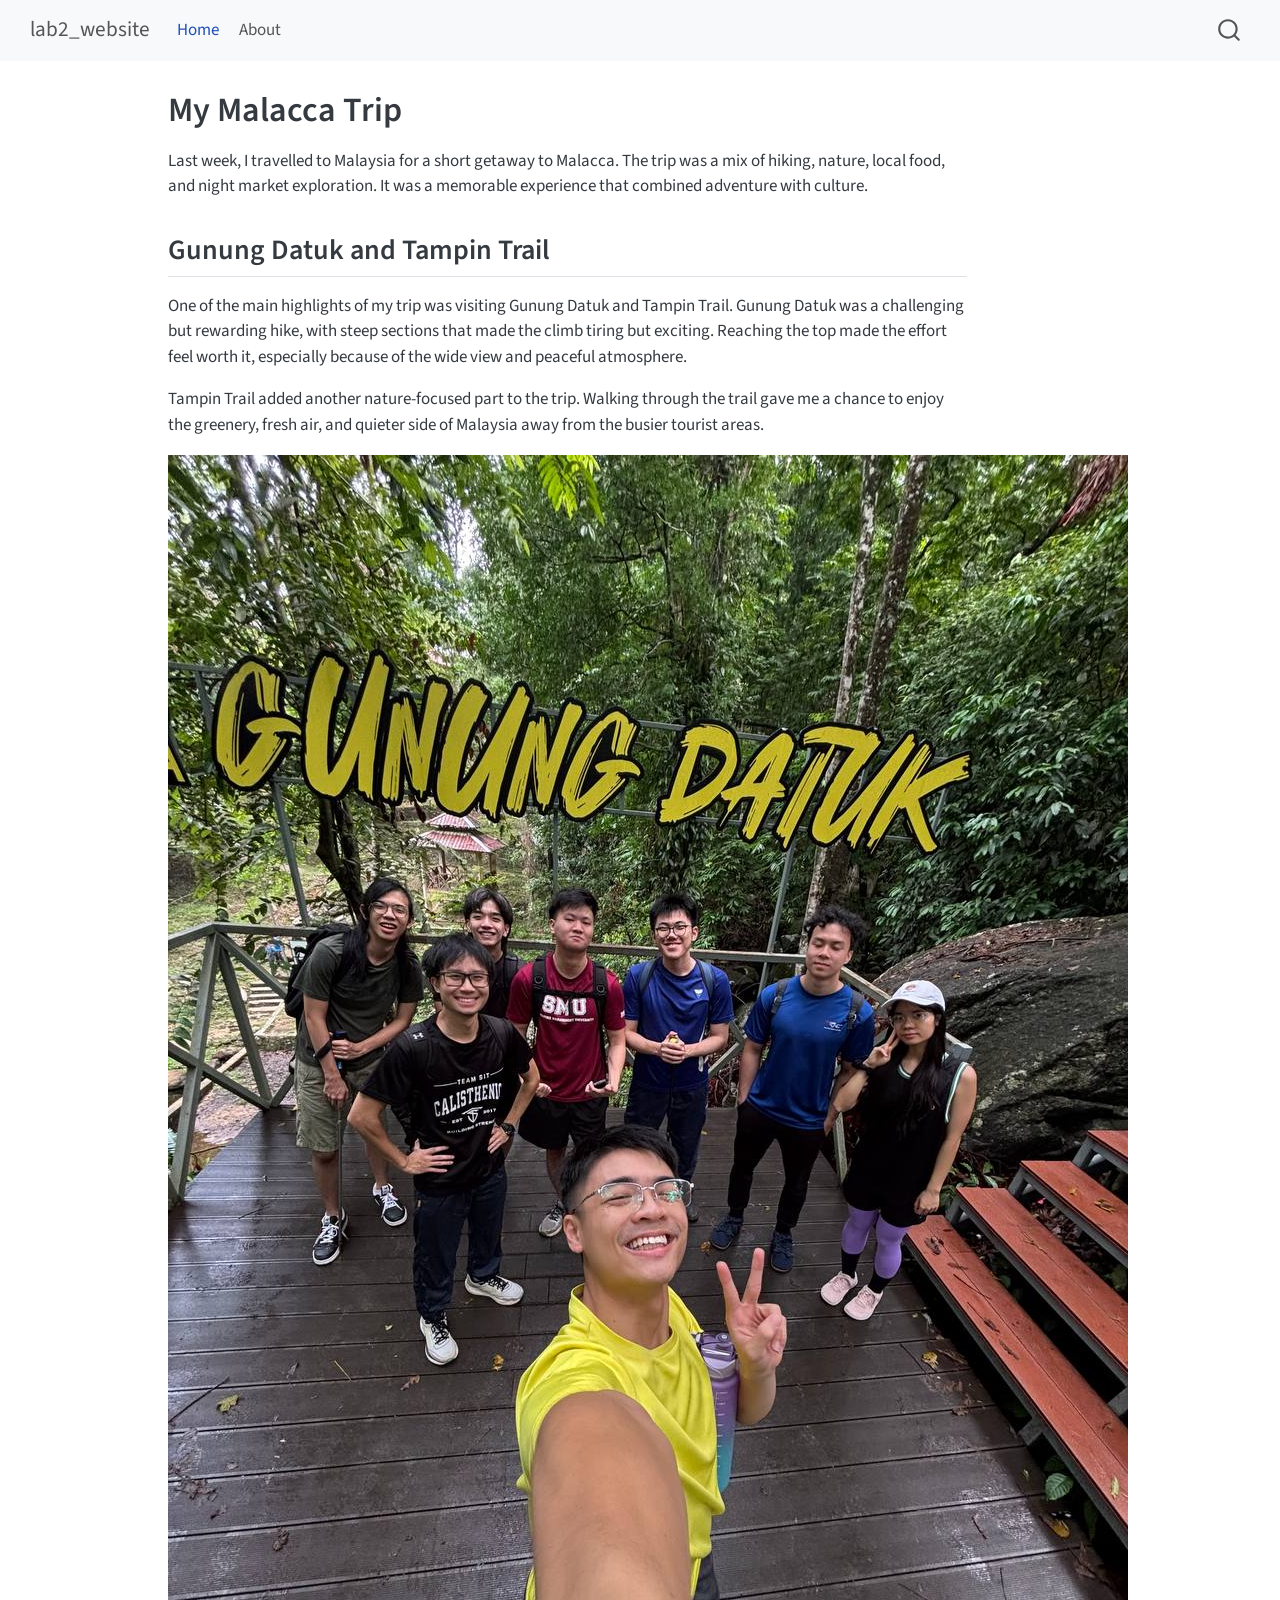
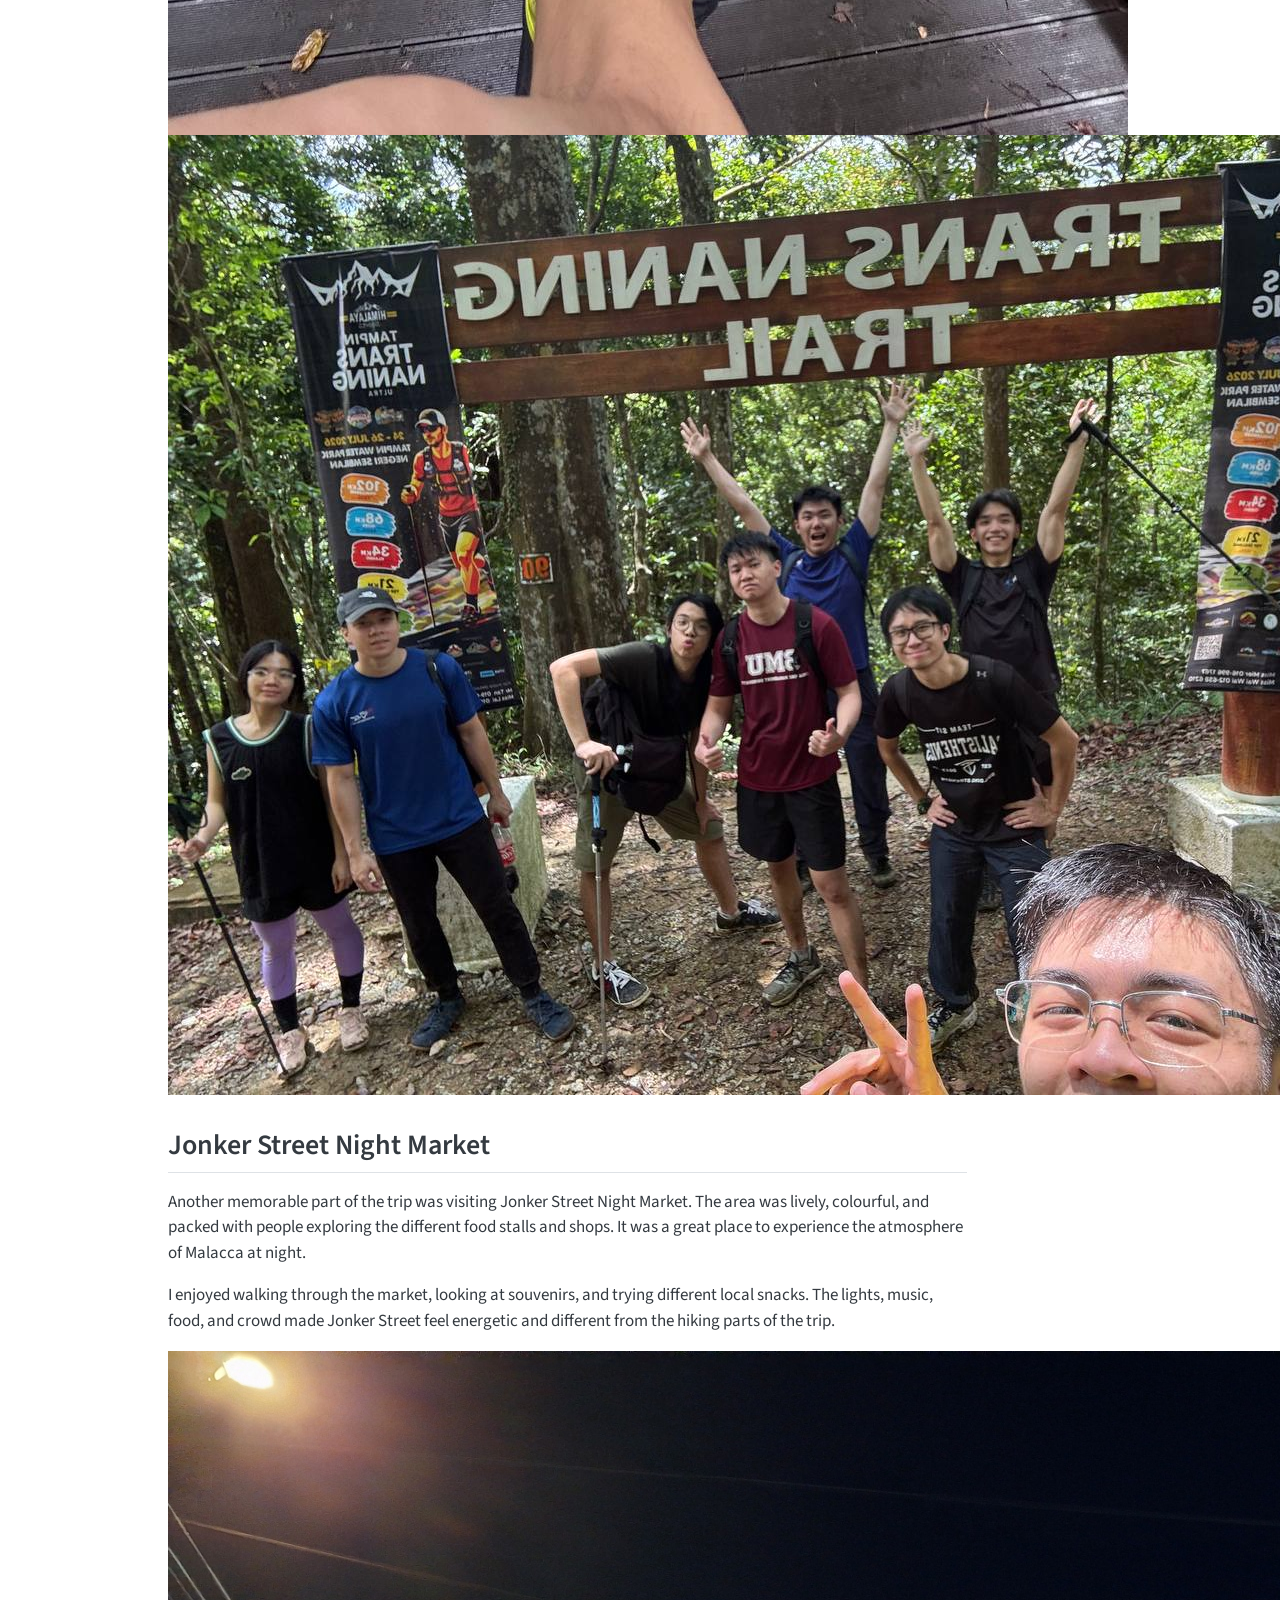
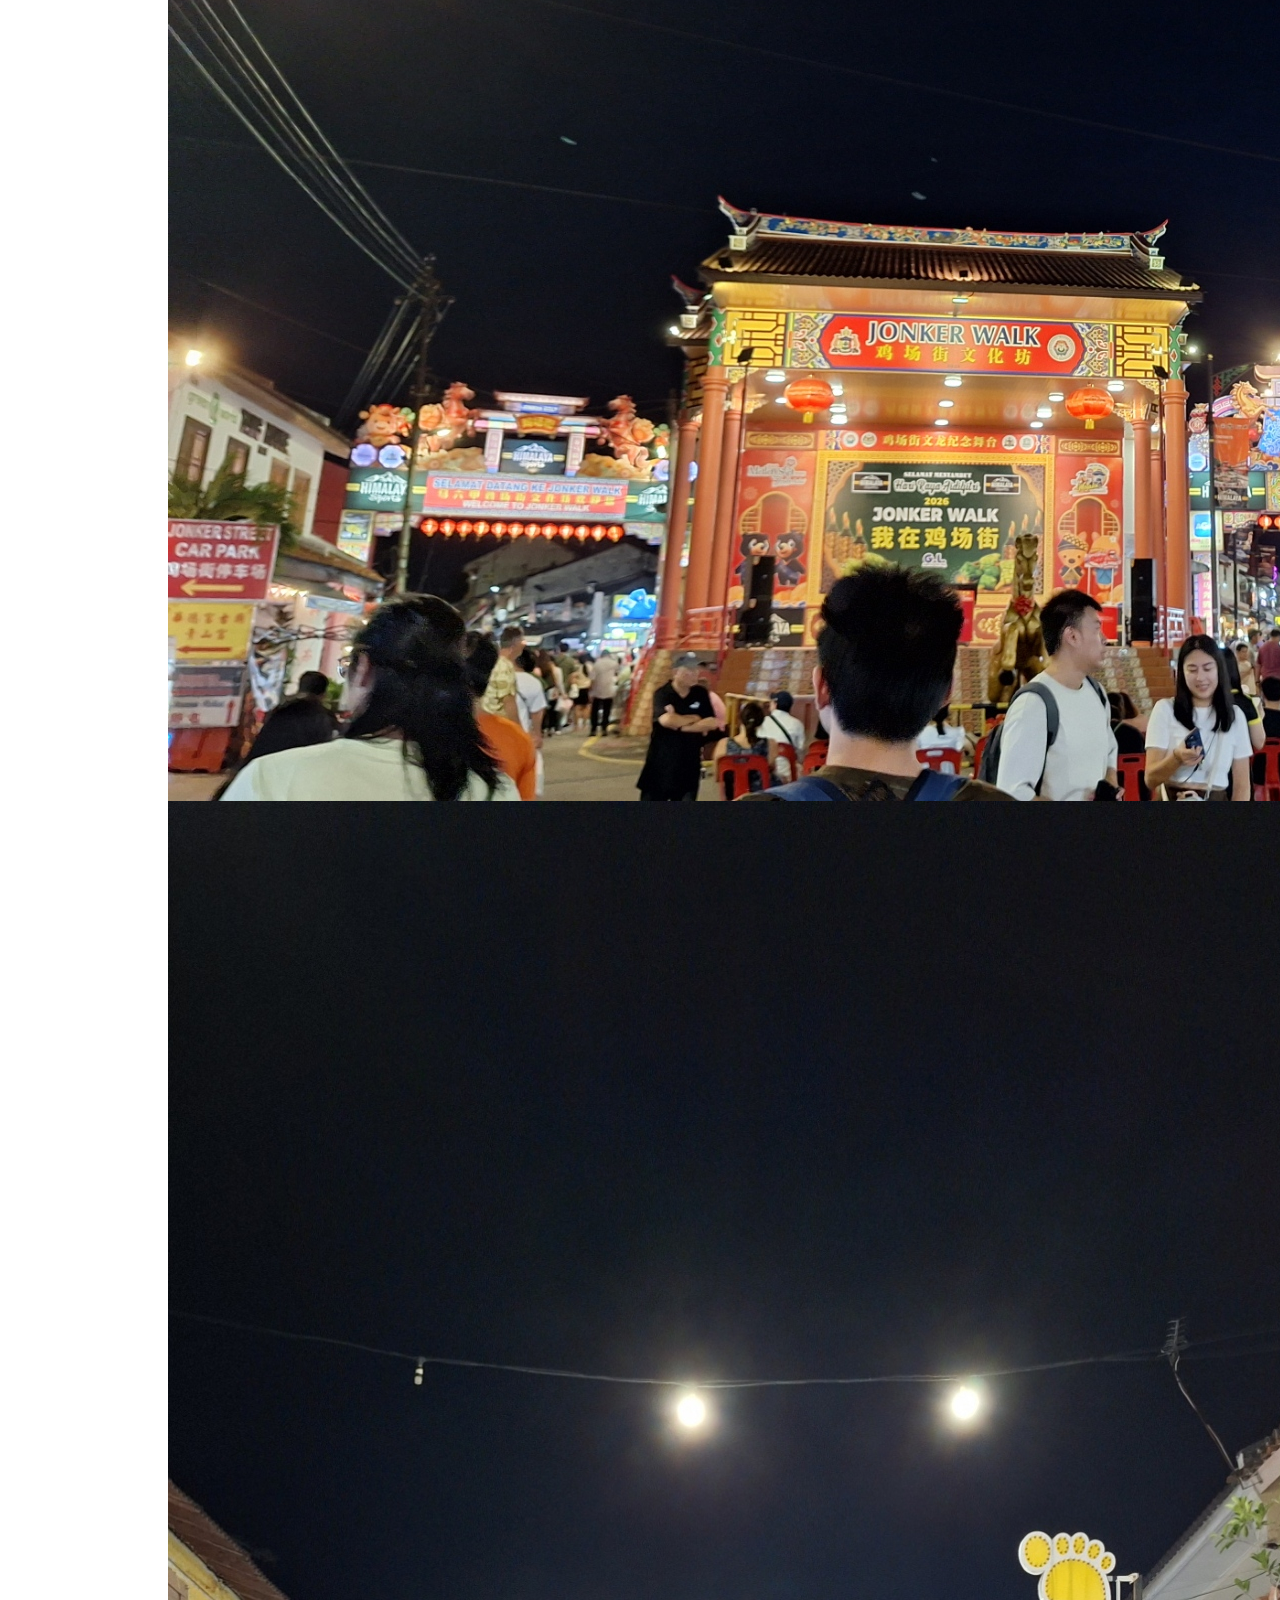
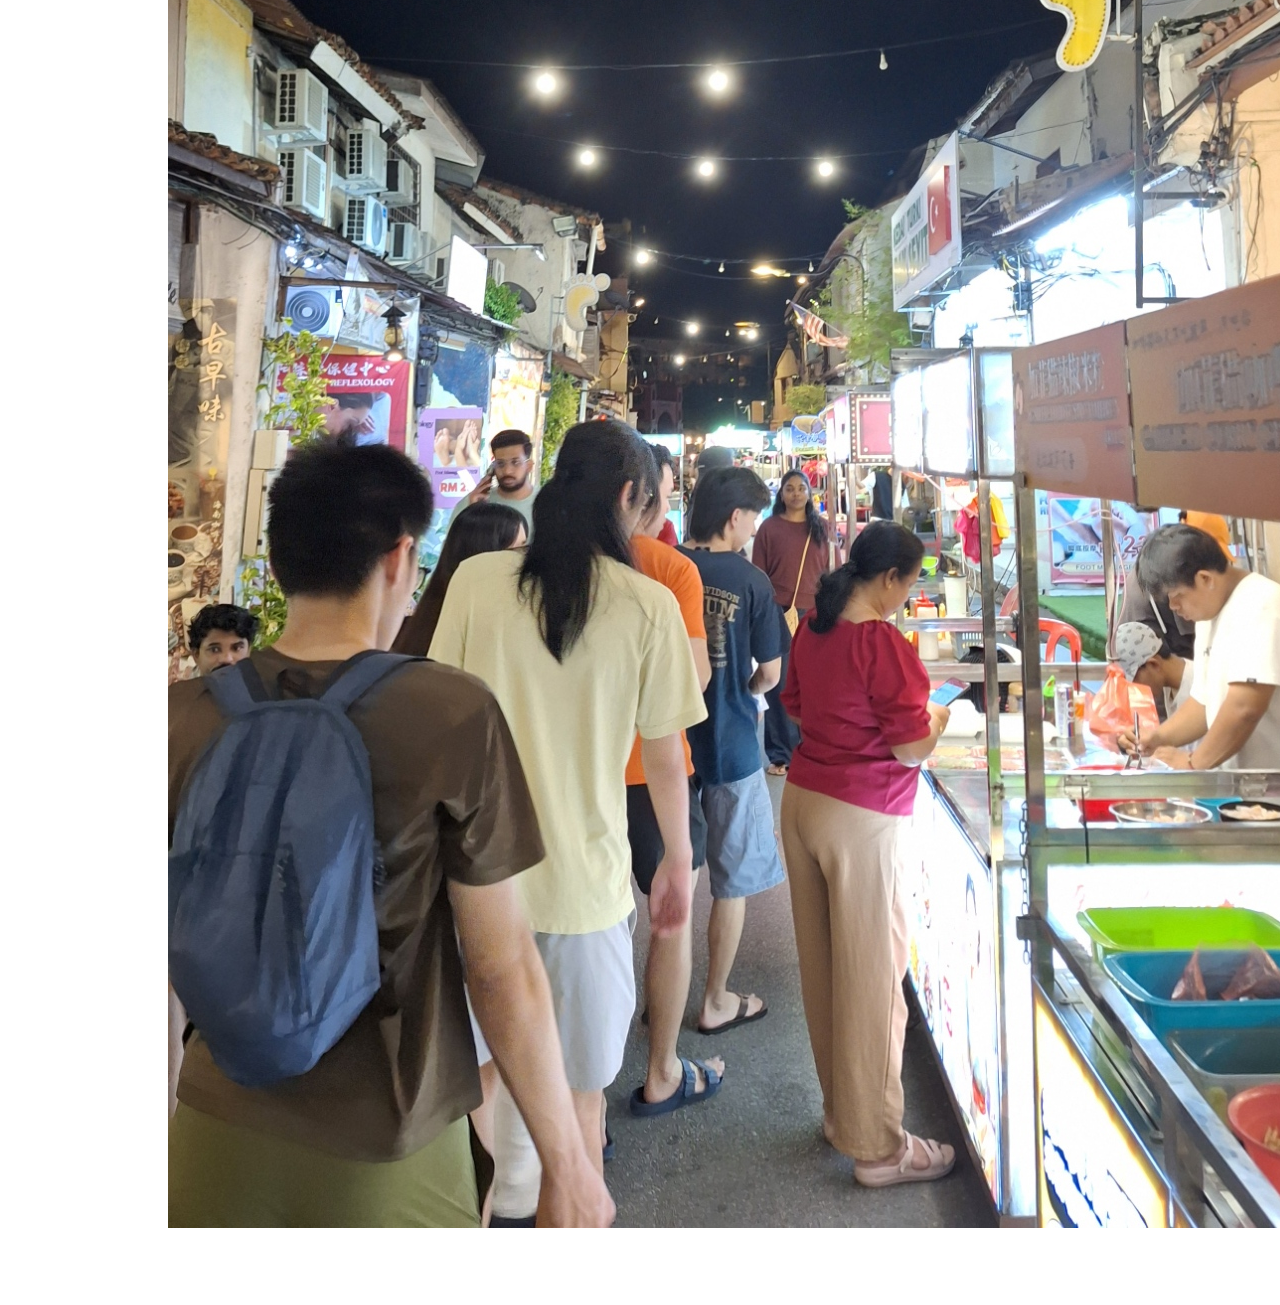
==== commit 99497e19: "Update index.html" ====
--- a/docs/index.html
+++ b/docs/index.html
@@ -208,7 +208,7 @@
   <div class="image-grid">
     <img src="jonker1.jpg" alt="Jonker Street Night Market">
 
-    <img src="jonker-street-2.jpg" alt="Food and stalls at Jonker Street Night Market">
+    <img src="jonker2.jpg" alt="Food and stalls at Jonker Street Night Market">
   </div>
 </section>
 
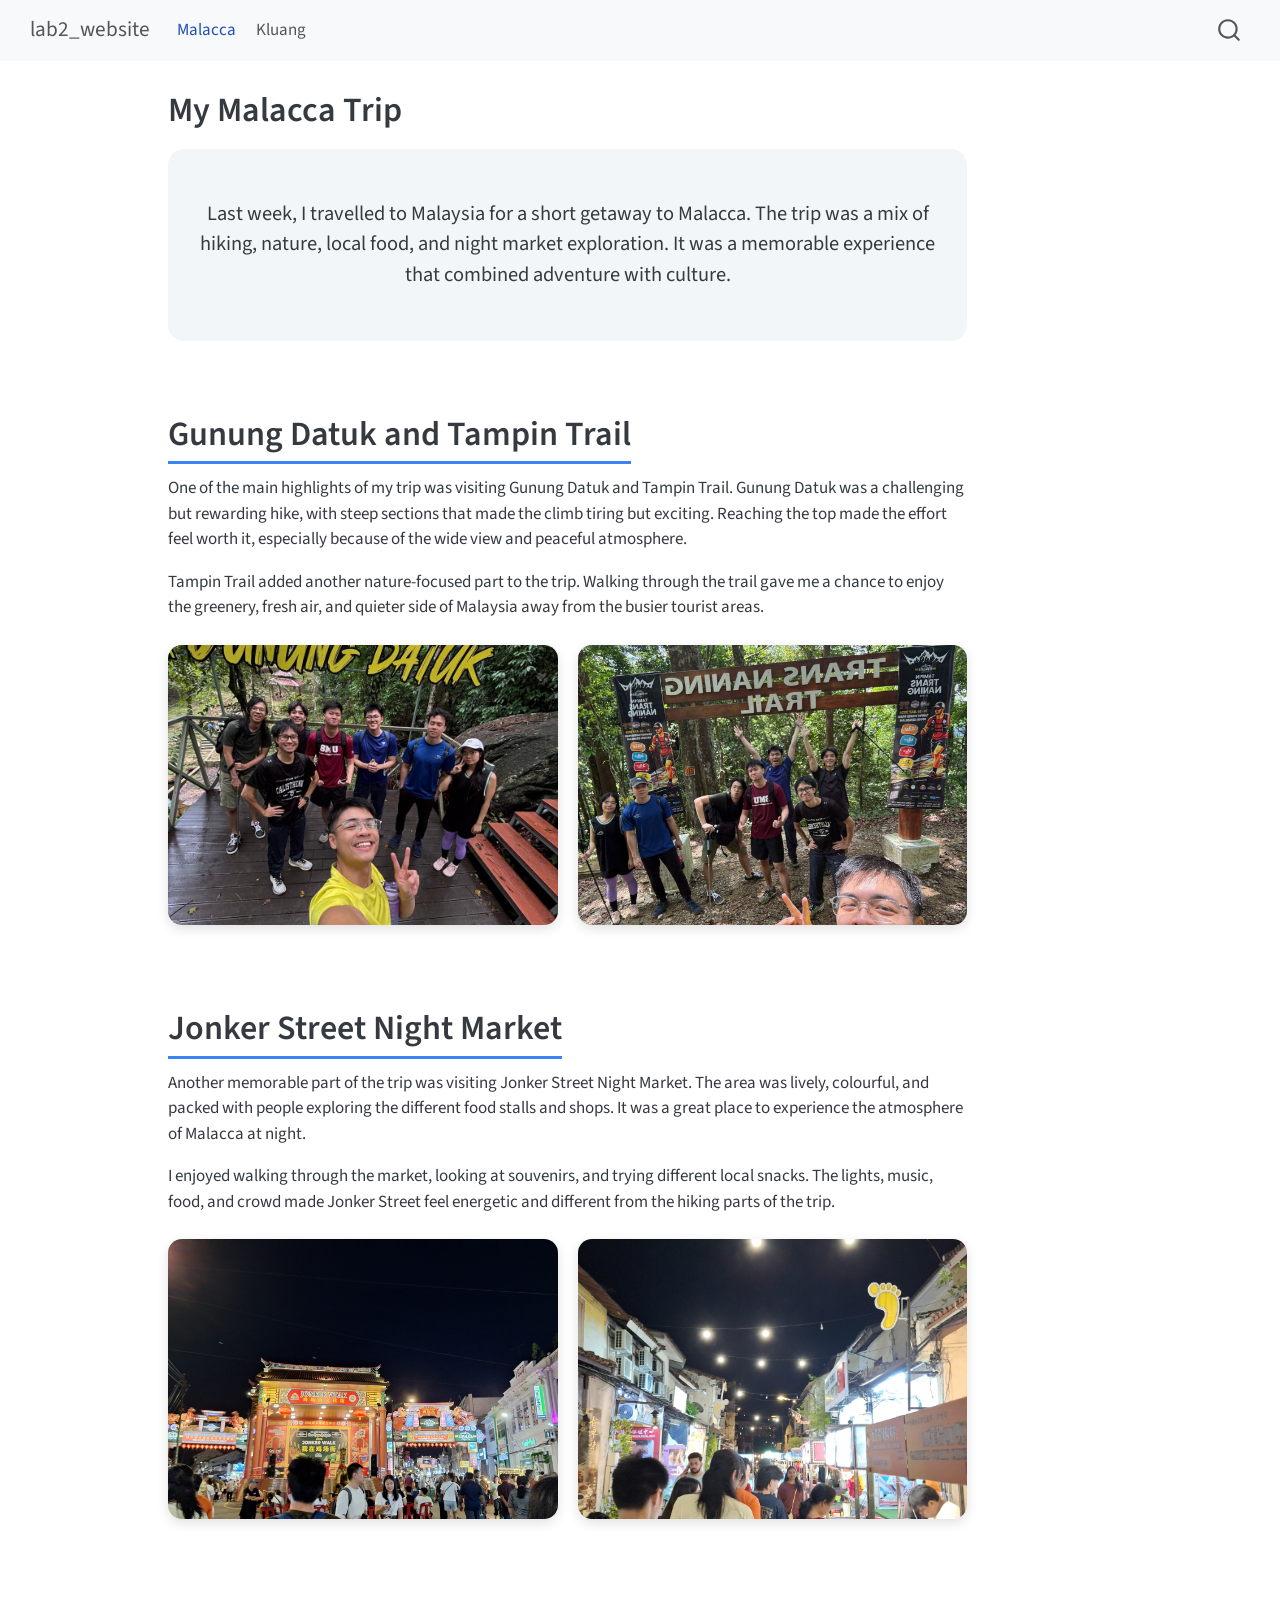
==== commit e9fe81d2: "Update index.html" ====
--- a/docs/index.html
+++ b/docs/index.html
@@ -129,11 +129,11 @@
             <ul class="navbar-nav navbar-nav-scroll me-auto">
   <li class="nav-item">
     <a class="nav-link active" href="./index.html" aria-current="page"> 
-<span class="menu-text">Home</span></a>
+<span class="menu-text">Malacca</span></a>
   </li>  
   <li class="nav-item">
     <a class="nav-link" href="./about.html"> 
-<span class="menu-text">About</span></a>
+<span class="menu-text">Kluang</span></a>
   </li>  
 </ul>
           </div> <!-- /navcollapse -->
--- a/docs/styles.css
+++ b/docs/styles.css
@@ -1 +1,74 @@
-/* css styles */
+.trip-page {
+  max-width: 1000px;
+  margin: 0 auto;
+  padding: 40px 24px;
+  line-height: 1.7;
+}
+
+.hero {
+  text-align: center;
+  padding: 50px 20px;
+  background: #f3f6f8;
+  border-radius: 16px;
+  margin-bottom: 40px;
+}
+
+.hero h1 {
+  font-size: 3rem;
+  margin-bottom: 16px;
+}
+
+.hero p {
+  font-size: 1.2rem;
+  max-width: 750px;
+  margin: 0 auto;
+}
+
+.trip-section {
+  margin-bottom: 50px;
+}
+
+.trip-section h2 {
+  font-size: 2rem;
+  margin-bottom: 12px;
+  border-bottom: 3px solid #3b82f6;
+  display: inline-block;
+  padding-bottom: 6px;
+}
+
+.image-grid {
+  display: grid;
+  grid-template-columns: repeat(2, 1fr);
+  gap: 20px;
+  margin-top: 24px;
+}
+
+.image-grid img {
+  width: 100%;
+  height: 280px;
+  object-fit: cover;
+  border-radius: 14px;
+  box-shadow: 0 4px 12px rgba(0, 0, 0, 0.12);
+}
+
+@media (max-width: 700px) {
+  .image-grid {
+    grid-template-columns: 1fr;
+  }
+
+  .hero h1 {
+    font-size: 2.2rem;
+  }
+}
+
+.single-image {
+  margin-top: 24px;
+}
+
+.single-image img {
+  width: 100%;
+  max-height: 500px;
+  object-fit: cover;
+  border-radius: 14px;
+  box-shadow: 0 4px 12px rgba(0, 0, 0, 0.12);
+}
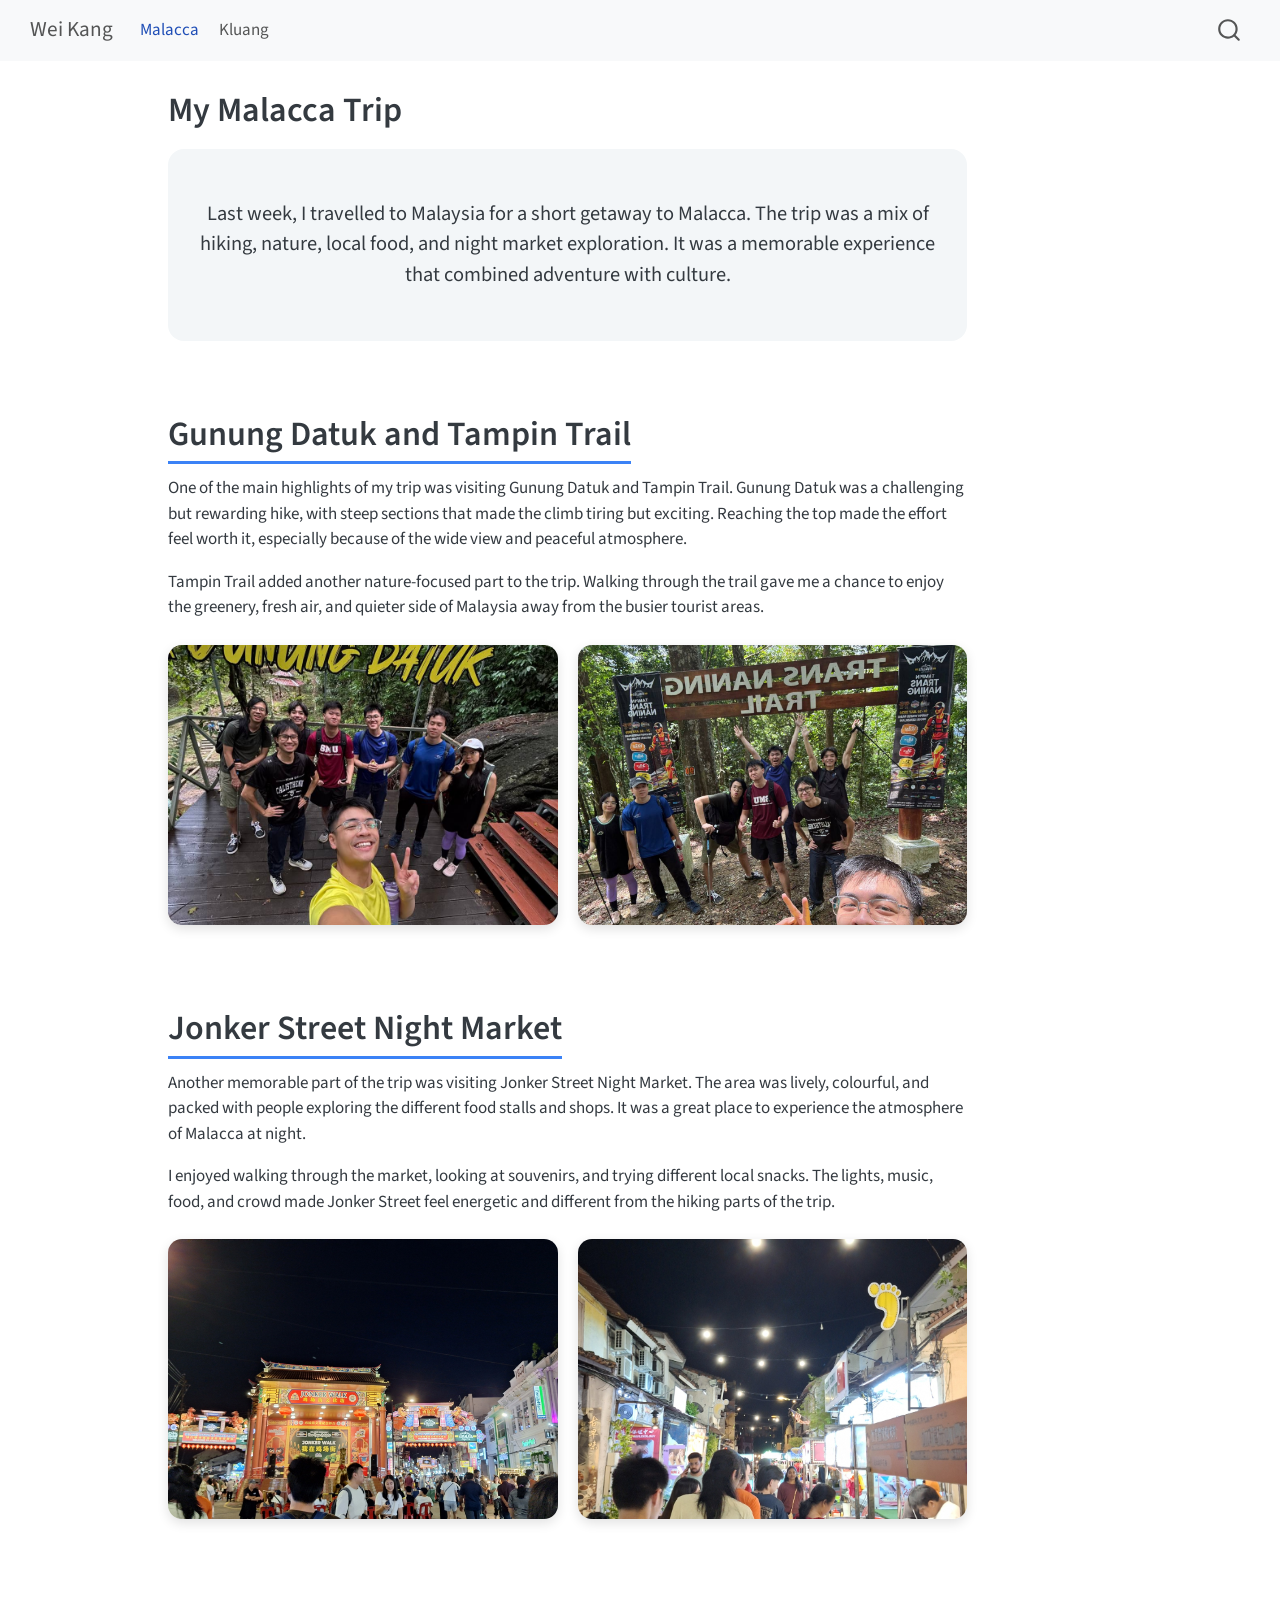
==== commit fbc60a5c: "Update index.html" ====
--- a/docs/index.html
+++ b/docs/index.html
@@ -118,7 +118,7 @@
       <div class="navbar-container container-fluid">
       <div class="navbar-brand-container mx-auto">
     <a class="navbar-brand" href="./index.html">
-    <span class="navbar-title">lab2_website</span>
+    <span class="navbar-title">Wei Kang</span>
     </a>
   </div>
             <div id="quarto-search" class="" title="Search"></div>
